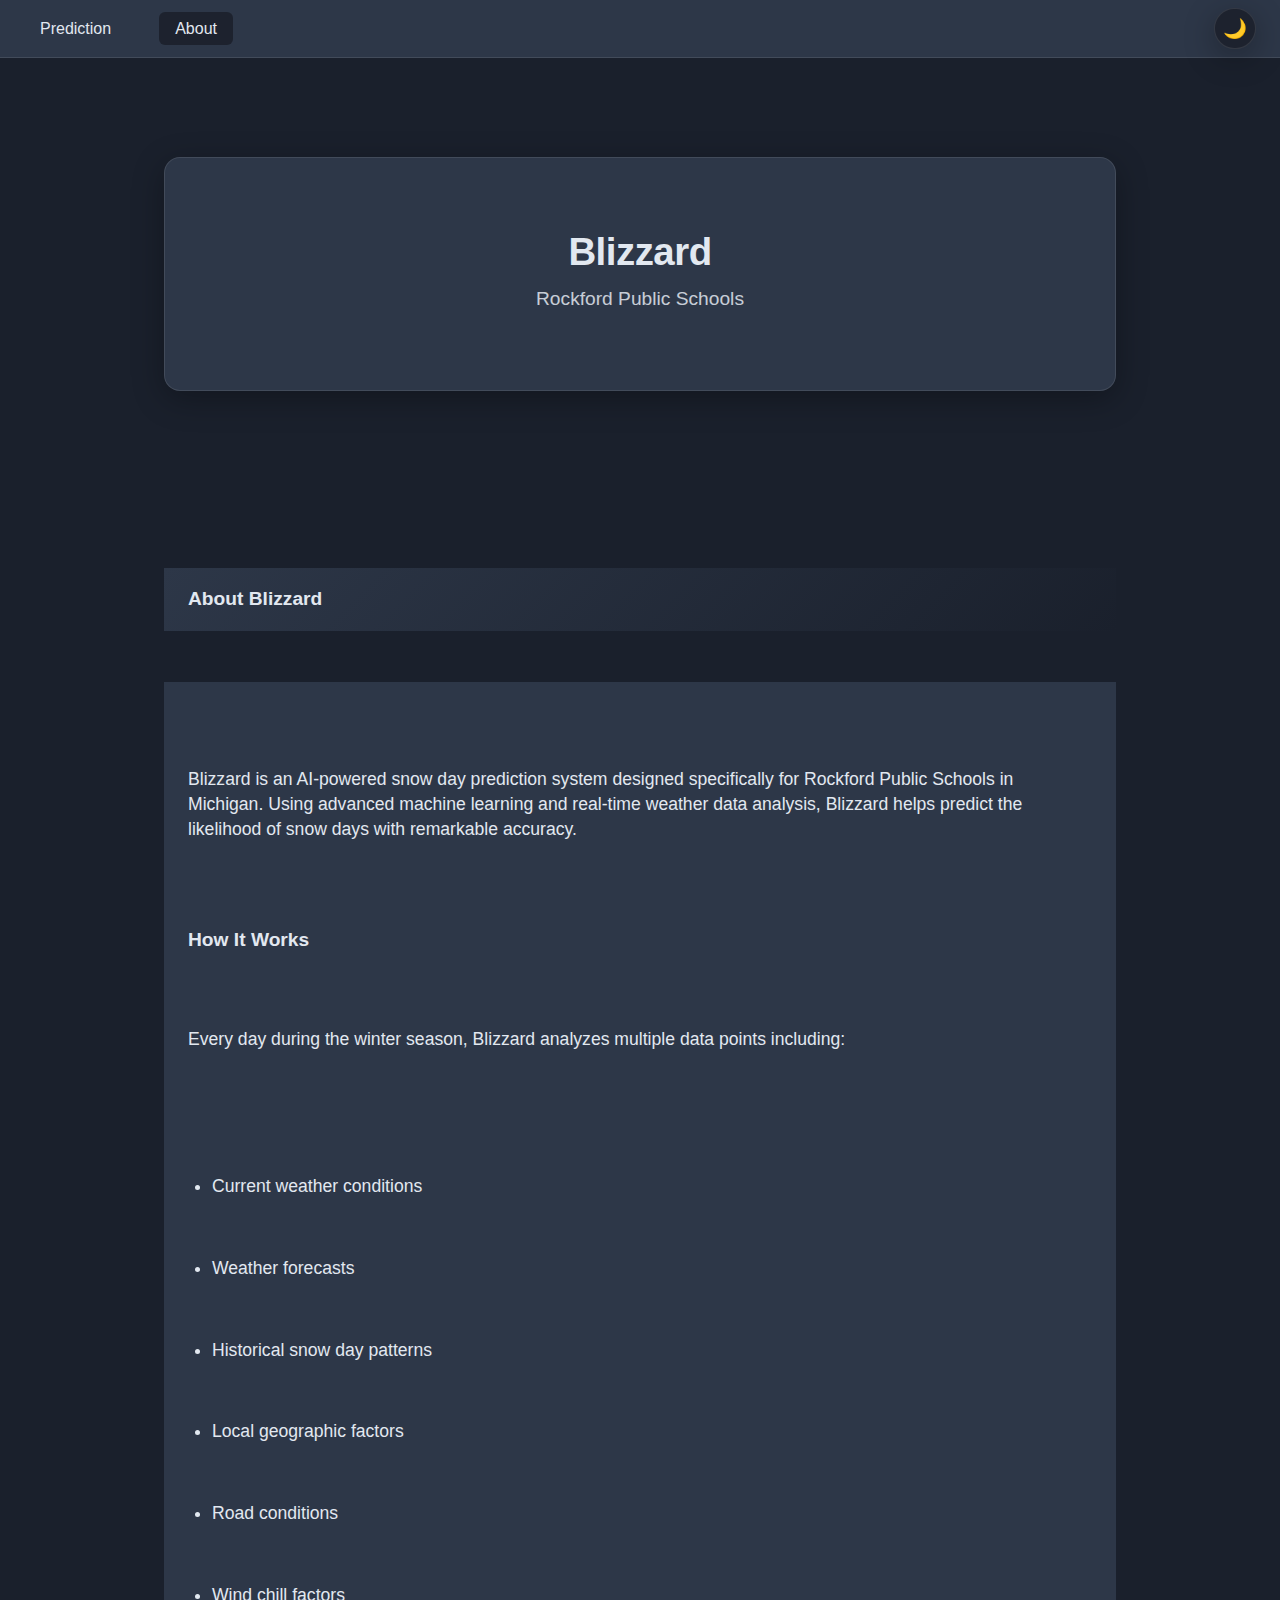
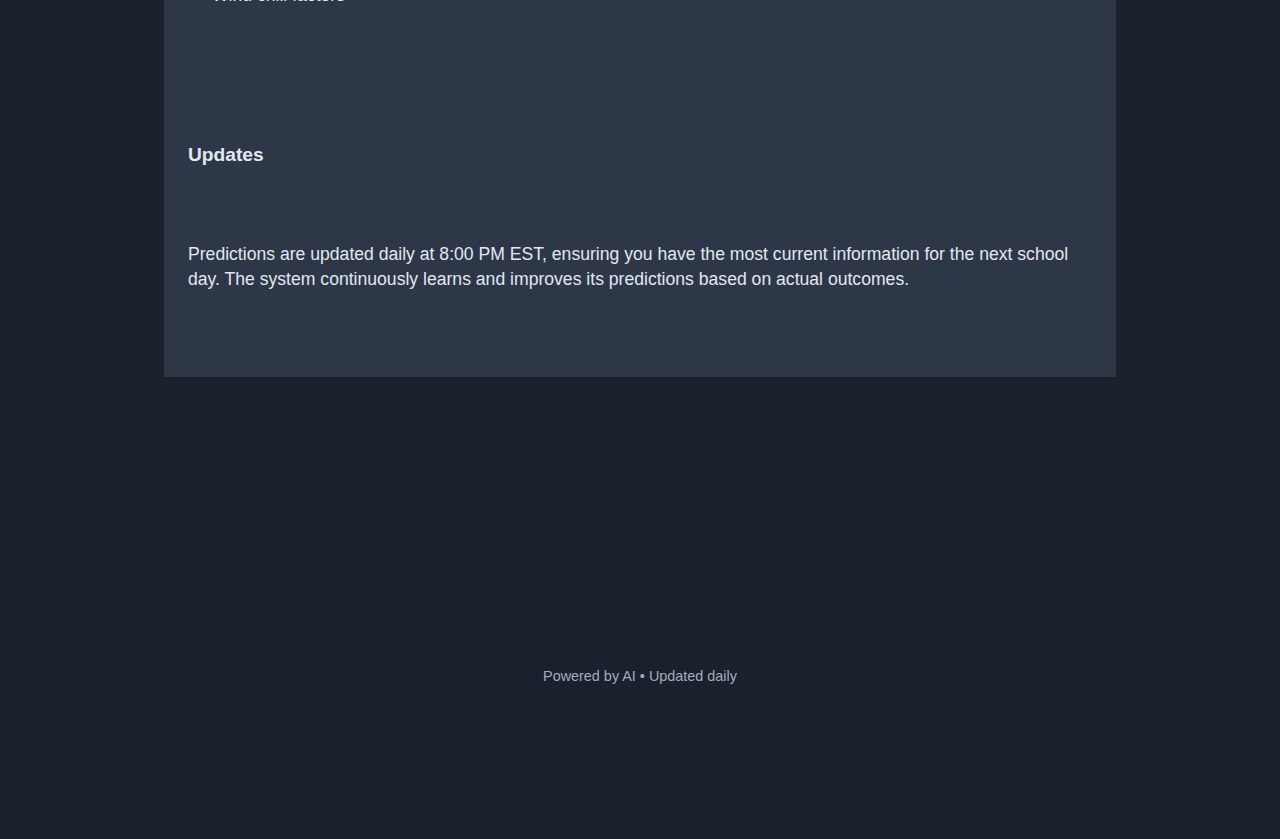
==== static/about.html @ 5b3e217b "Merge pull request #2 from StevenWangler/dev" ====
<!DOCTYPE html>
<html lang="en" data-theme="dark">
<head>
    <meta charset="UTF-8">
    <meta name="viewport" content="width=device-width, initial-scale=1.0, maximum-scale=1.0, user-scalable=no">
    <meta name="description" content="About Blizzard - Snow day predictions for Rockford Public Schools">
    <meta name="theme-color" content="#2c3e50">
    <meta property="og:title" content="About - Snow Day Predictor">
    <meta property="og:description" content="Learn about the Blizzard snow day prediction system for Rockford Public Schools">
    <meta property="og:type" content="website">
    
    <title>About | Blizzard</title>
    
    <link rel="icon" type="image/png" href="favicon.png">
    <link rel="preload" href="styles.css" as="style">
    <link rel="stylesheet" href="styles.css">
    <script src="script.js" defer></script>
</head>
<body>
    <nav class="navbar" role="navigation">
        <ul class="nav-links">
            <li><a href="index.html">Prediction</a></li>
            <li><a href="about.html" class="active">About</a></li>
        </ul>
        <button class="theme-toggle" aria-label="Toggle theme" title="Toggle light/dark mode">
            <span id="themeIcon">🌙</span>
        </button>
    </nav>
    <div class="container">
        <header role="banner" class="site-header">
            <div class="header-content">
                <h1>Blizzard</h1>
                <div class="header-meta">
                    <div class="subtitle">Rockford Public Schools</div>
                </div>
            </div>
        </header>
        <main role="main">
            <section class="about-panel" aria-labelledby="about-header">
                <h2 id="about-header" class="decision-header">About Blizzard</h2>
                <div class="decision-content">
                    <p>Blizzard is an AI-powered snow day prediction system designed specifically for Rockford Public Schools in Michigan. Using advanced machine learning and real-time weather data analysis, Blizzard helps predict the likelihood of snow days with remarkable accuracy.</p>
                    <h3>How It Works</h3>
                    <p>Every day during the winter season, Blizzard analyzes multiple data points including:</p>
                    <ul>
                        <li>Current weather conditions</li>
                        <li>Weather forecasts</li>
                        <li>Historical snow day patterns</li>
                        <li>Local geographic factors</li>
                        <li>Road conditions</li>
                        <li>Wind chill factors</li>
                    </ul>
                    <h3>Updates</h3>
                    <p>Predictions are updated daily at 8:00 PM EST, ensuring you have the most current information for the next school day. The system continuously learns and improves its predictions based on actual outcomes.</p>
                </div>
            </section>
        </main>

        <footer role="contentinfo">
            <p>Powered by AI • Updated daily</p>
        </footer>
    </div>
</body>
</html>
---- static/styles.css ----
:root {
    /* Light theme variables */
    --light-primary: #2c3e50;
    --light-secondary: #3498db;
    --light-accent: #e74c3c;
    --light-background: #f8fafc;
    --light-surface: #ffffff;
    --light-text: #2c3e50;
    --light-text-secondary: #64748b;
    --light-border: rgba(255, 255, 255, 0.5);
    --light-glass: rgba(255, 255, 255, 0.7);
    --light-glass-hover: rgba(255, 255, 255, 0.8);
    --light-shadow: 0 8px 32px rgba(0, 0, 0, 0.1);
    --light-gradient-start: #2c3e50;
    --light-gradient-end: #3498db;

    /* Dark theme variables */
    --dark-primary: #e2e8f0;
    --dark-secondary: #63b3ed;
    --dark-accent: #fc8181;
    --dark-background: #1a202c;
    --dark-surface: #2d3748;
    --dark-text: #e2e8f0;
    --dark-text-secondary: #a0aec0;
    --dark-border: rgba(255, 255, 255, 0.1);
    --dark-glass: rgba(23, 25, 35, 0.7);
    --dark-glass-hover: rgba(23, 25, 35, 0.8);
    --dark-shadow: 0 8px 32px rgba(0, 0, 0, 0.3);
    --dark-gradient-start: #2d3748;
    --dark-gradient-end: #1a202c;

    /* Default to dark theme */
    --primary-color: var(--dark-primary);
    --secondary-color: var(--dark-secondary);
    --accent-color: var(--dark-accent);
    --background-color: var(--dark-background);
    --surface-color: var(--dark-surface);
    --text-color: var(--dark-text);
    --text-secondary: var(--dark-text-secondary);
    --border-color: var(--dark-border);
    --glass-bg: var(--dark-glass);
    --glass-hover: var(--dark-glass-hover);
    --shadow: var(--dark-shadow);
    --gradient-start: var(--dark-gradient-start);
    --gradient-end: var(--dark-gradient-end);

    /* Other variables */
    --border-radius: 16px;
    --spacing: 24px;
    --transition: all 0.3s ease;
}

/* Light theme class */
:root[data-theme="light"] {
    --primary-color: var(--light-primary);
    --secondary-color: var(--light-secondary);
    --accent-color: var(--light-accent);
    --background-color: var(--light-background);
    --surface-color: var(--light-surface);
    --text-color: var(--light-text);
    --text-secondary: var(--light-text-secondary);
    --border-color: var(--light-border);
    --glass-bg: var(--light-glass);
    --glass-hover: var(--light-glass-hover);
    --shadow: var(--light-shadow);
    --gradient-start: var(--light-gradient-start);
    --gradient-end: var(--light-gradient-end);
}

/* Theme toggle styles */
.theme-toggle {
    position: static;
    background: var(--glass-bg);
    border: 1px solid var(--border-color);
    border-radius: 2rem;
    padding: 0.5rem;
    display: flex;
    align-items: center;
    gap: 0.5rem;
    cursor: pointer;
    backdrop-filter: blur(8px);
    box-shadow: var(--shadow);
    transition: var(--transition);
    margin-left: 1rem;
}

.theme-toggle:hover {
    background: var(--glass-hover);
}

.theme-toggle span {
    font-size: 1.2rem;
}

/* Rest of your existing styles, updated with new variables */
body {
    font-family: -apple-system, BlinkMacSystemFont, 'Segoe UI', Roboto, sans-serif;
    background: var(--background-color);
    color: var(--text-color);
    line-height: 1.6;
    -webkit-font-smoothing: antialiased;
    -moz-osx-font-smoothing: grayscale;
    min-height: 100vh;
    margin: 0;
    padding: 0;
    transition: var(--transition);
}

.container {
    width: 95%;
    max-width: 1000px;
    margin: 0.5rem auto;
    padding: var(--spacing);
}

header.site-header {
    text-align: center;
    margin-bottom: var(--spacing);
    padding: var(--spacing);
    background: var(--surface-color);
    border: 1px solid var(--border-color);
    border-radius: var(--border-radius);
    box-shadow: var(--shadow);
}

.header-content {
    max-width: 600px;
    margin: 0 auto;
    display: flex;
    flex-direction: column;
    gap: 0.75rem;
}

.header-content h1 {
    margin: 0;
    font-size: 2.4rem;
    font-weight: 700;
    letter-spacing: -0.5px;
    color: var(--primary-color);
    line-height: 1;
}

.header-meta {
    display: flex;
    flex-direction: column;
    align-items: center;
    gap: 0.5rem;
}

.subtitle {
    color: var(--text-color);
    font-size: 1.2rem;
    font-weight: 500;
    opacity: 0.85;
}

.last-updated {
    color: var(--text-secondary);
    font-size: 0.85rem;
    font-weight: 400;
    background: var(--background-color);
    padding: 0.35rem 0.75rem;
    border-radius: 6px;
    display: inline-flex;
    align-items: center;
    gap: 0.3rem;
    border: 1px solid var(--border-color);
}

.last-updated span {
    opacity: 0.8;
}

.decision-panel {
    background: var(--surface-color);
    border-radius: var(--border-radius);
    box-shadow: var(--shadow);
    margin-bottom: var(--spacing);
    border: 1px solid var(--border-color);
    width: 100%;
    box-sizing: border-box;
}

.decision-header {
    background: linear-gradient(135deg, var(--gradient-start), var(--gradient-end));
    color: var(--primary-color);
    padding: 1rem var(--spacing);
    font-weight: 600;
    font-size: 1.2rem;
    margin: 0;
}

.decision-content {
    padding: var(--spacing);
    background: var(--surface-color);
    color: var(--text-color);
    width: 100%;
    font-size: 1.1rem;
    line-height: 1.4;
    margin: 0;
    box-sizing: border-box;
}

/* Prediction text container */
.prediction {
    display: block;
    width: 100%;
    box-sizing: border-box;
}

/* Individual sections */
.prediction-section {
    display: block;
    width: 100%;
    box-sizing: border-box;
    margin-bottom: 1rem;
}

/* Text wrapping for all text elements */
.prediction,
.prediction-section,
.prediction div,
.prediction p {
    overflow-wrap: break-word;
    word-wrap: break-word;
    -ms-word-break: break-all;
    word-break: break-all;
    word-break: break-word;
    -ms-hyphens: auto;
    -moz-hyphens: auto;
    -webkit-hyphens: auto;
    hyphens: auto;
    white-space: pre-line;
    margin-bottom: 0.75rem;
}

/* Ensure all text stays within bounds */
* {
    max-width: 100%;
    box-sizing: border-box;
}

.message {
    background: var(--glass-bg);
    border-radius: var(--border-radius);
    padding: var(--spacing);
    margin-bottom: var(--spacing);
    border: 1px solid var(--border-color);
    width: 100%;
}

.message-header {
    color: var(--secondary-color);
    font-weight: 600;
    margin-bottom: 0.5rem;
    width: 100%;
    overflow-wrap: break-word;
}

.message-content {
    width: 100%;
}

.message-content pre,
.message-content code {
    white-space: pre-wrap !important;
    word-break: break-word !important;
    font-family: inherit !important;
    font-size: inherit !important;
    background: none !important;
    padding: 0 !important;
    margin: 0 !important;
    border: none !important;
    width: 100% !important;
    display: block !important;
}

footer {
    text-align: center;
    color: var(--text-secondary);
    margin-top: var(--spacing);
    font-size: 0.9rem;
}

.markdown-content {
    width: 100%;
    overflow-wrap: break-word;
    word-wrap: break-word;
    word-break: break-word;
    hyphens: auto;
}

.markdown-content p,
.markdown-content pre,
.markdown-content code {
    width: 100%;
    white-space: pre-wrap;
    overflow-wrap: break-word;
    word-wrap: break-word;
    word-break: break-word;
    hyphens: auto;
    margin: 0.5rem 0;
}

/* Force all text elements to wrap */
h1, h2, h3, h4, h5, h6, p, div, span, pre, code {
    max-width: 100%;
    white-space: pre-wrap;
    word-break: break-word;
    overflow-wrap: break-word;
}

/* Mobile optimizations */
@media (max-width: 768px) {
    :root {
        --spacing: 16px;
        --border-radius: 12px;
    }

    .container {
        width: 100%;
        padding: 0.5rem;
        margin: 0;
    }

    .theme-toggle {
        top: 0.5rem;
        right: 0.5rem;
    }

    header {
        border-radius: 0;
        margin: -0.5rem -0.5rem 1rem -0.5rem;
        padding: 1rem;
    }

    h1 {
        font-size: 1.5rem;
        margin: 0;
    }

    .decision-panel, .conversation-panel {
        border-radius: var(--border-radius);
        margin-bottom: 1rem;
    }

    .message {
        padding: 1rem;
    }
}

.prediction {
    display: block !important;
    width: 100% !important;
}

.prediction p,
.prediction pre {
    overflow-x: auto;
    white-space: pre-wrap;
    word-break: break-word;
    max-width: 100%;
}

.prediction:contains("BRIEF EXPLANATION:") {
    white-space: pre-wrap;
    word-break: break-word;
}

.prediction strong,
.prediction b {
    color: var(--accent-color);
    font-weight: 600;
}

/* Container layout fixes */
.container {
    width: 95%;
    max-width: 1000px;
    margin: 1rem auto;
    padding: var(--spacing);
}

main {
    width: 100%;
}

section {
    width: 100%;
    margin-bottom: var(--spacing);
}

/* Scrollbar styling */
.decision-content::-webkit-scrollbar {
    height: 8px;
}

.decision-content::-webkit-scrollbar-track {
    background: var(--surface-color);
    border-radius: var(--border-radius);
}

.decision-content::-webkit-scrollbar-thumb {
    background: var(--glass-bg);
    border-radius: var(--border-radius);
}

.decision-content::-webkit-scrollbar-thumb:hover {
    background: var(--glass-hover);
}

/* Firefox scrollbar */
.decision-content {
    scrollbar-width: thin;
    scrollbar-color: var(--glass-bg) var(--surface-color);
}

.prediction-section {
    margin-bottom: 1rem;
    white-space: pre-wrap;
    word-break: break-word;
    overflow-wrap: break-word;
}

.brief-explanation {
    white-space: pre-wrap;
    word-break: break-word;
    overflow-wrap: break-word;
}

.prediction {
    white-space: pre-wrap !important;
    word-break: break-word !important;
    overflow-wrap: break-word !important;
    font-family: inherit !important;
    font-size: inherit !important;
    background: none !important;
    padding: 0 !important;
    margin: 0 !important;
    border: none !important;
    display: block !important;
    line-height: 1.6 !important;
    width: 100% !important;
}

/* Navbar styles */
.navbar {
    background: var(--surface-color);
    border-bottom: 1px solid var(--border-color);
    padding: 0.5rem var(--spacing);
    margin-bottom: var(--spacing);
    display: flex;
    justify-content: space-between;
    align-items: center;
    position: sticky;
    top: 0;
    z-index: 100;
    backdrop-filter: blur(8px);
}

.nav-links {
    display: flex;
    gap: 2rem;
    list-style: none;
    margin: 0;
    padding: 0;
}

.nav-links a {
    color: var(--text-color);
    text-decoration: none;
    font-weight: 500;
    padding: 0.5rem 1rem;
    border-radius: 6px;
    transition: var(--transition);
}

.nav-links a:hover,
.nav-links a.active {
    background: var(--glass-bg);
}

@media (max-width: 768px) {
    .navbar {
        padding: 0.5rem;
    }
    
    .nav-links {
        gap: 1rem;
    }
    
    .nav-links a {
        padding: 0.35rem 0.75rem;
        font-size: 0.9rem;
    }

    .theme-toggle {
        padding: 0.35rem;
        margin-left: 0.5rem;
    }

    .theme-toggle span {
        font-size: 1rem;
    }
}

.about-panel .decision-content {
    padding: var(--spacing);
}

.about-panel .decision-content p {
    margin: 0.75rem 0;
}

.about-panel .decision-content h3 {
    margin: 1.5rem 0 0.75rem 0;
    color: var(--text-color);
    font-size: 1.2rem;
    font-weight: 600;
}

.about-panel .decision-content ul {
    margin: 0.5rem 0;
    padding-left: 1.5rem;
}

.about-panel .decision-content li {
    margin: 0.25rem 0;
}

.about-panel .decision-content h3:first-child {
    margin-top: 0;
}
---- static/styles.css ----
:root {
    /* Light theme variables */
    --light-primary: #2c3e50;
    --light-secondary: #3498db;
    --light-accent: #e74c3c;
    --light-background: #f8fafc;
    --light-surface: #ffffff;
    --light-text: #2c3e50;
    --light-text-secondary: #64748b;
    --light-border: rgba(255, 255, 255, 0.5);
    --light-glass: rgba(255, 255, 255, 0.7);
    --light-glass-hover: rgba(255, 255, 255, 0.8);
    --light-shadow: 0 8px 32px rgba(0, 0, 0, 0.1);
    --light-gradient-start: #2c3e50;
    --light-gradient-end: #3498db;

    /* Dark theme variables */
    --dark-primary: #e2e8f0;
    --dark-secondary: #63b3ed;
    --dark-accent: #fc8181;
    --dark-background: #1a202c;
    --dark-surface: #2d3748;
    --dark-text: #e2e8f0;
    --dark-text-secondary: #a0aec0;
    --dark-border: rgba(255, 255, 255, 0.1);
    --dark-glass: rgba(23, 25, 35, 0.7);
    --dark-glass-hover: rgba(23, 25, 35, 0.8);
    --dark-shadow: 0 8px 32px rgba(0, 0, 0, 0.3);
    --dark-gradient-start: #2d3748;
    --dark-gradient-end: #1a202c;

    /* Default to dark theme */
    --primary-color: var(--dark-primary);
    --secondary-color: var(--dark-secondary);
    --accent-color: var(--dark-accent);
    --background-color: var(--dark-background);
    --surface-color: var(--dark-surface);
    --text-color: var(--dark-text);
    --text-secondary: var(--dark-text-secondary);
    --border-color: var(--dark-border);
    --glass-bg: var(--dark-glass);
    --glass-hover: var(--dark-glass-hover);
    --shadow: var(--dark-shadow);
    --gradient-start: var(--dark-gradient-start);
    --gradient-end: var(--dark-gradient-end);

    /* Other variables */
    --border-radius: 16px;
    --spacing: 24px;
    --transition: all 0.3s ease;
}

/* Light theme class */
:root[data-theme="light"] {
    --primary-color: var(--light-primary);
    --secondary-color: var(--light-secondary);
    --accent-color: var(--light-accent);
    --background-color: var(--light-background);
    --surface-color: var(--light-surface);
    --text-color: var(--light-text);
    --text-secondary: var(--light-text-secondary);
    --border-color: var(--light-border);
    --glass-bg: var(--light-glass);
    --glass-hover: var(--light-glass-hover);
    --shadow: var(--light-shadow);
    --gradient-start: var(--light-gradient-start);
    --gradient-end: var(--light-gradient-end);
}

/* Theme toggle styles */
.theme-toggle {
    position: static;
    background: var(--glass-bg);
    border: 1px solid var(--border-color);
    border-radius: 2rem;
    padding: 0.5rem;
    display: flex;
    align-items: center;
    gap: 0.5rem;
    cursor: pointer;
    backdrop-filter: blur(8px);
    box-shadow: var(--shadow);
    transition: var(--transition);
    margin-left: 1rem;
}

.theme-toggle:hover {
    background: var(--glass-hover);
}

.theme-toggle span {
    font-size: 1.2rem;
}

/* Rest of your existing styles, updated with new variables */
body {
    font-family: -apple-system, BlinkMacSystemFont, 'Segoe UI', Roboto, sans-serif;
    background: var(--background-color);
    color: var(--text-color);
    line-height: 1.6;
    -webkit-font-smoothing: antialiased;
    -moz-osx-font-smoothing: grayscale;
    min-height: 100vh;
    margin: 0;
    padding: 0;
    transition: var(--transition);
}

.container {
    width: 95%;
    max-width: 1000px;
    margin: 0.5rem auto;
    padding: var(--spacing);
}

header.site-header {
    text-align: center;
    margin-bottom: var(--spacing);
    padding: var(--spacing);
    background: var(--surface-color);
    border: 1px solid var(--border-color);
    border-radius: var(--border-radius);
    box-shadow: var(--shadow);
}

.header-content {
    max-width: 600px;
    margin: 0 auto;
    display: flex;
    flex-direction: column;
    gap: 0.75rem;
}

.header-content h1 {
    margin: 0;
    font-size: 2.4rem;
    font-weight: 700;
    letter-spacing: -0.5px;
    color: var(--primary-color);
    line-height: 1;
}

.header-meta {
    display: flex;
    flex-direction: column;
    align-items: center;
    gap: 0.5rem;
}

.subtitle {
    color: var(--text-color);
    font-size: 1.2rem;
    font-weight: 500;
    opacity: 0.85;
}

.last-updated {
    color: var(--text-secondary);
    font-size: 0.85rem;
    font-weight: 400;
    background: var(--background-color);
    padding: 0.35rem 0.75rem;
    border-radius: 6px;
    display: inline-flex;
    align-items: center;
    gap: 0.3rem;
    border: 1px solid var(--border-color);
}

.last-updated span {
    opacity: 0.8;
}

.decision-panel {
    background: var(--surface-color);
    border-radius: var(--border-radius);
    box-shadow: var(--shadow);
    margin-bottom: var(--spacing);
    border: 1px solid var(--border-color);
    width: 100%;
    box-sizing: border-box;
}

.decision-header {
    background: linear-gradient(135deg, var(--gradient-start), var(--gradient-end));
    color: var(--primary-color);
    padding: 1rem var(--spacing);
    font-weight: 600;
    font-size: 1.2rem;
    margin: 0;
}

.decision-content {
    padding: var(--spacing);
    background: var(--surface-color);
    color: var(--text-color);
    width: 100%;
    font-size: 1.1rem;
    line-height: 1.4;
    margin: 0;
    box-sizing: border-box;
}

/* Prediction text container */
.prediction {
    display: block;
    width: 100%;
    box-sizing: border-box;
}

/* Individual sections */
.prediction-section {
    display: block;
    width: 100%;
    box-sizing: border-box;
    margin-bottom: 1rem;
}

/* Text wrapping for all text elements */
.prediction,
.prediction-section,
.prediction div,
.prediction p {
    overflow-wrap: break-word;
    word-wrap: break-word;
    -ms-word-break: break-all;
    word-break: break-all;
    word-break: break-word;
    -ms-hyphens: auto;
    -moz-hyphens: auto;
    -webkit-hyphens: auto;
    hyphens: auto;
    white-space: pre-line;
    margin-bottom: 0.75rem;
}

/* Ensure all text stays within bounds */
* {
    max-width: 100%;
    box-sizing: border-box;
}

.message {
    background: var(--glass-bg);
    border-radius: var(--border-radius);
    padding: var(--spacing);
    margin-bottom: var(--spacing);
    border: 1px solid var(--border-color);
    width: 100%;
}

.message-header {
    color: var(--secondary-color);
    font-weight: 600;
    margin-bottom: 0.5rem;
    width: 100%;
    overflow-wrap: break-word;
}

.message-content {
    width: 100%;
}

.message-content pre,
.message-content code {
    white-space: pre-wrap !important;
    word-break: break-word !important;
    font-family: inherit !important;
    font-size: inherit !important;
    background: none !important;
    padding: 0 !important;
    margin: 0 !important;
    border: none !important;
    width: 100% !important;
    display: block !important;
}

footer {
    text-align: center;
    color: var(--text-secondary);
    margin-top: var(--spacing);
    font-size: 0.9rem;
}

.markdown-content {
    width: 100%;
    overflow-wrap: break-word;
    word-wrap: break-word;
    word-break: break-word;
    hyphens: auto;
}

.markdown-content p,
.markdown-content pre,
.markdown-content code {
    width: 100%;
    white-space: pre-wrap;
    overflow-wrap: break-word;
    word-wrap: break-word;
    word-break: break-word;
    hyphens: auto;
    margin: 0.5rem 0;
}

/* Force all text elements to wrap */
h1, h2, h3, h4, h5, h6, p, div, span, pre, code {
    max-width: 100%;
    white-space: pre-wrap;
    word-break: break-word;
    overflow-wrap: break-word;
}

/* Mobile optimizations */
@media (max-width: 768px) {
    :root {
        --spacing: 16px;
        --border-radius: 12px;
    }

    .container {
        width: 100%;
        padding: 0.5rem;
        margin: 0;
    }

    .theme-toggle {
        top: 0.5rem;
        right: 0.5rem;
    }

    header {
        border-radius: 0;
        margin: -0.5rem -0.5rem 1rem -0.5rem;
        padding: 1rem;
    }

    h1 {
        font-size: 1.5rem;
        margin: 0;
    }

    .decision-panel, .conversation-panel {
        border-radius: var(--border-radius);
        margin-bottom: 1rem;
    }

    .message {
        padding: 1rem;
    }
}

.prediction {
    display: block !important;
    width: 100% !important;
}

.prediction p,
.prediction pre {
    overflow-x: auto;
    white-space: pre-wrap;
    word-break: break-word;
    max-width: 100%;
}

.prediction:contains("BRIEF EXPLANATION:") {
    white-space: pre-wrap;
    word-break: break-word;
}

.prediction strong,
.prediction b {
    color: var(--accent-color);
    font-weight: 600;
}

/* Container layout fixes */
.container {
    width: 95%;
    max-width: 1000px;
    margin: 1rem auto;
    padding: var(--spacing);
}

main {
    width: 100%;
}

section {
    width: 100%;
    margin-bottom: var(--spacing);
}

/* Scrollbar styling */
.decision-content::-webkit-scrollbar {
    height: 8px;
}

.decision-content::-webkit-scrollbar-track {
    background: var(--surface-color);
    border-radius: var(--border-radius);
}

.decision-content::-webkit-scrollbar-thumb {
    background: var(--glass-bg);
    border-radius: var(--border-radius);
}

.decision-content::-webkit-scrollbar-thumb:hover {
    background: var(--glass-hover);
}

/* Firefox scrollbar */
.decision-content {
    scrollbar-width: thin;
    scrollbar-color: var(--glass-bg) var(--surface-color);
}

.prediction-section {
    margin-bottom: 1rem;
    white-space: pre-wrap;
    word-break: break-word;
    overflow-wrap: break-word;
}

.brief-explanation {
    white-space: pre-wrap;
    word-break: break-word;
    overflow-wrap: break-word;
}

.prediction {
    white-space: pre-wrap !important;
    word-break: break-word !important;
    overflow-wrap: break-word !important;
    font-family: inherit !important;
    font-size: inherit !important;
    background: none !important;
    padding: 0 !important;
    margin: 0 !important;
    border: none !important;
    display: block !important;
    line-height: 1.6 !important;
    width: 100% !important;
}

/* Navbar styles */
.navbar {
    background: var(--surface-color);
    border-bottom: 1px solid var(--border-color);
    padding: 0.5rem var(--spacing);
    margin-bottom: var(--spacing);
    display: flex;
    justify-content: space-between;
    align-items: center;
    position: sticky;
    top: 0;
    z-index: 100;
    backdrop-filter: blur(8px);
}

.nav-links {
    display: flex;
    gap: 2rem;
    list-style: none;
    margin: 0;
    padding: 0;
}

.nav-links a {
    color: var(--text-color);
    text-decoration: none;
    font-weight: 500;
    padding: 0.5rem 1rem;
    border-radius: 6px;
    transition: var(--transition);
}

.nav-links a:hover,
.nav-links a.active {
    background: var(--glass-bg);
}

@media (max-width: 768px) {
    .navbar {
        padding: 0.5rem;
    }
    
    .nav-links {
        gap: 1rem;
    }
    
    .nav-links a {
        padding: 0.35rem 0.75rem;
        font-size: 0.9rem;
    }

    .theme-toggle {
        padding: 0.35rem;
        margin-left: 0.5rem;
    }

    .theme-toggle span {
        font-size: 1rem;
    }
}

.about-panel .decision-content {
    padding: var(--spacing);
}

.about-panel .decision-content p {
    margin: 0.75rem 0;
}

.about-panel .decision-content h3 {
    margin: 1.5rem 0 0.75rem 0;
    color: var(--text-color);
    font-size: 1.2rem;
    font-weight: 600;
}

.about-panel .decision-content ul {
    margin: 0.5rem 0;
    padding-left: 1.5rem;
}

.about-panel .decision-content li {
    margin: 0.25rem 0;
}

.about-panel .decision-content h3:first-child {
    margin-top: 0;
}
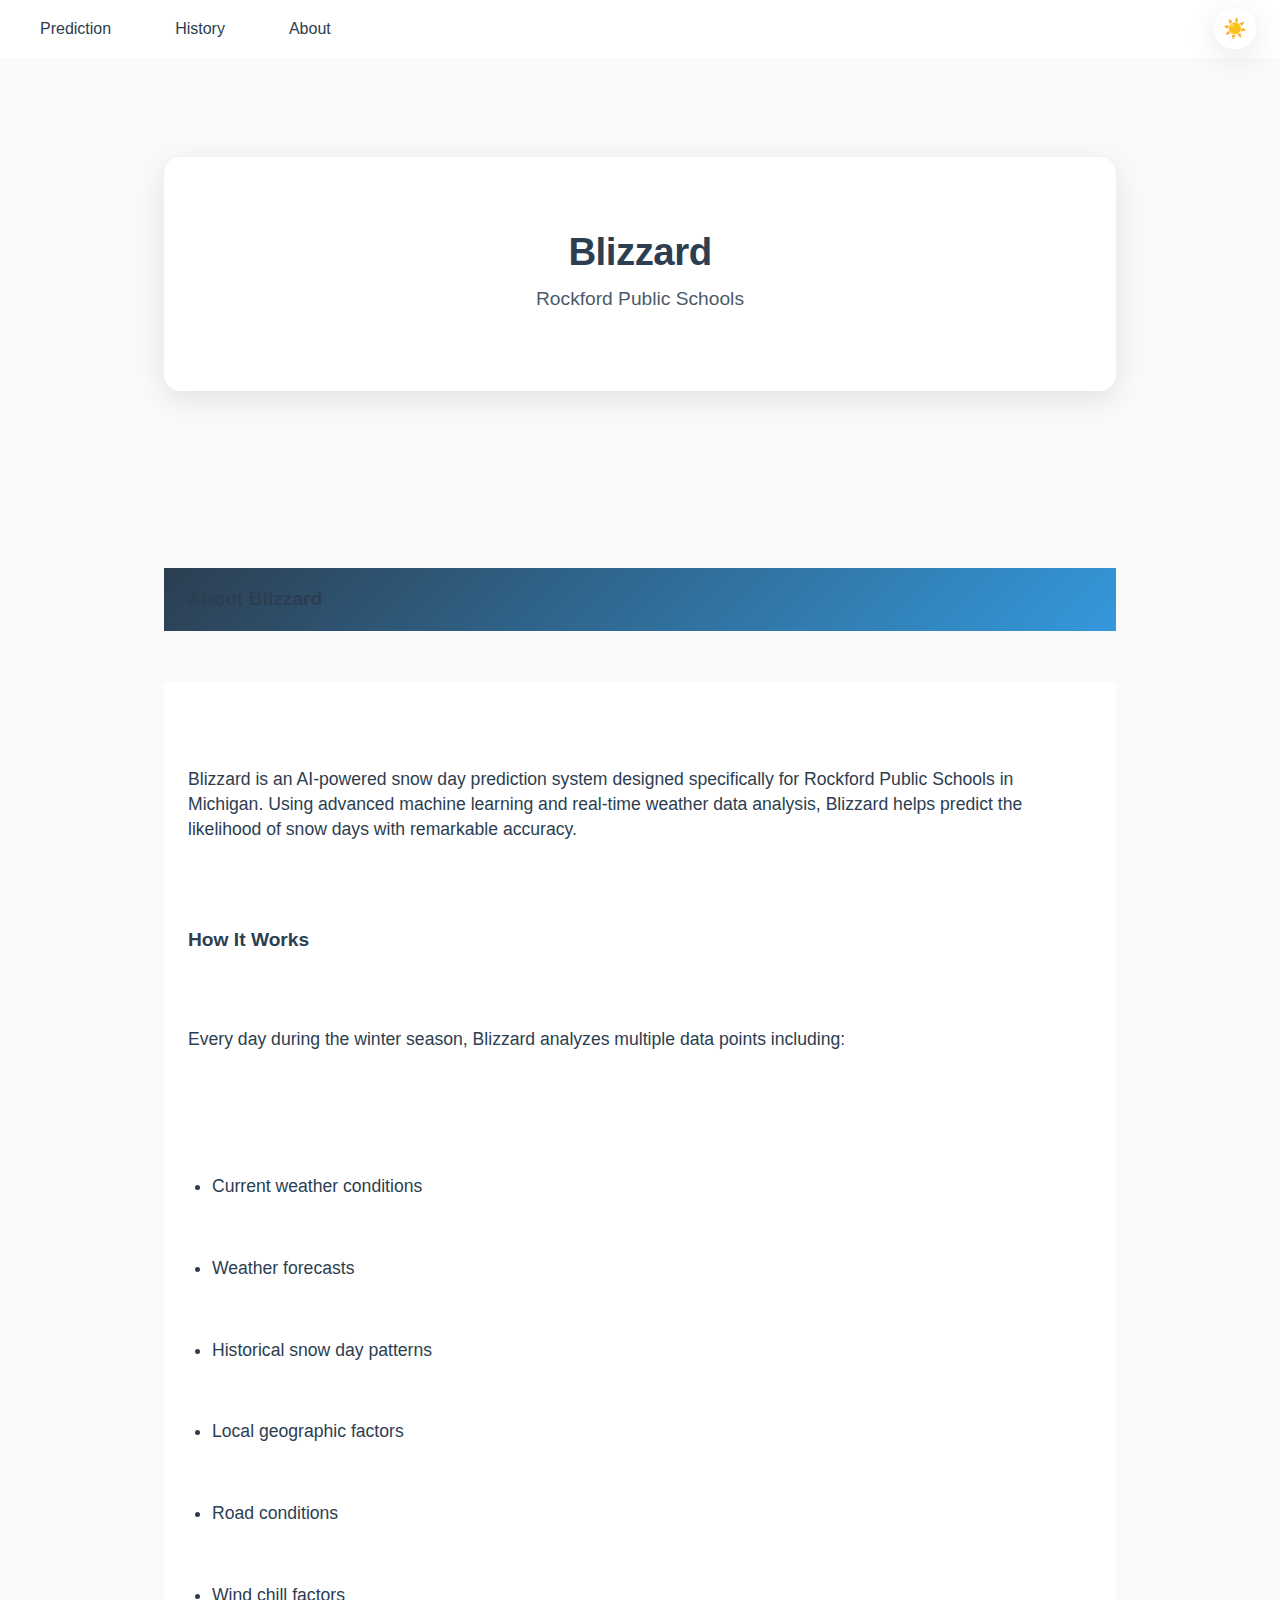
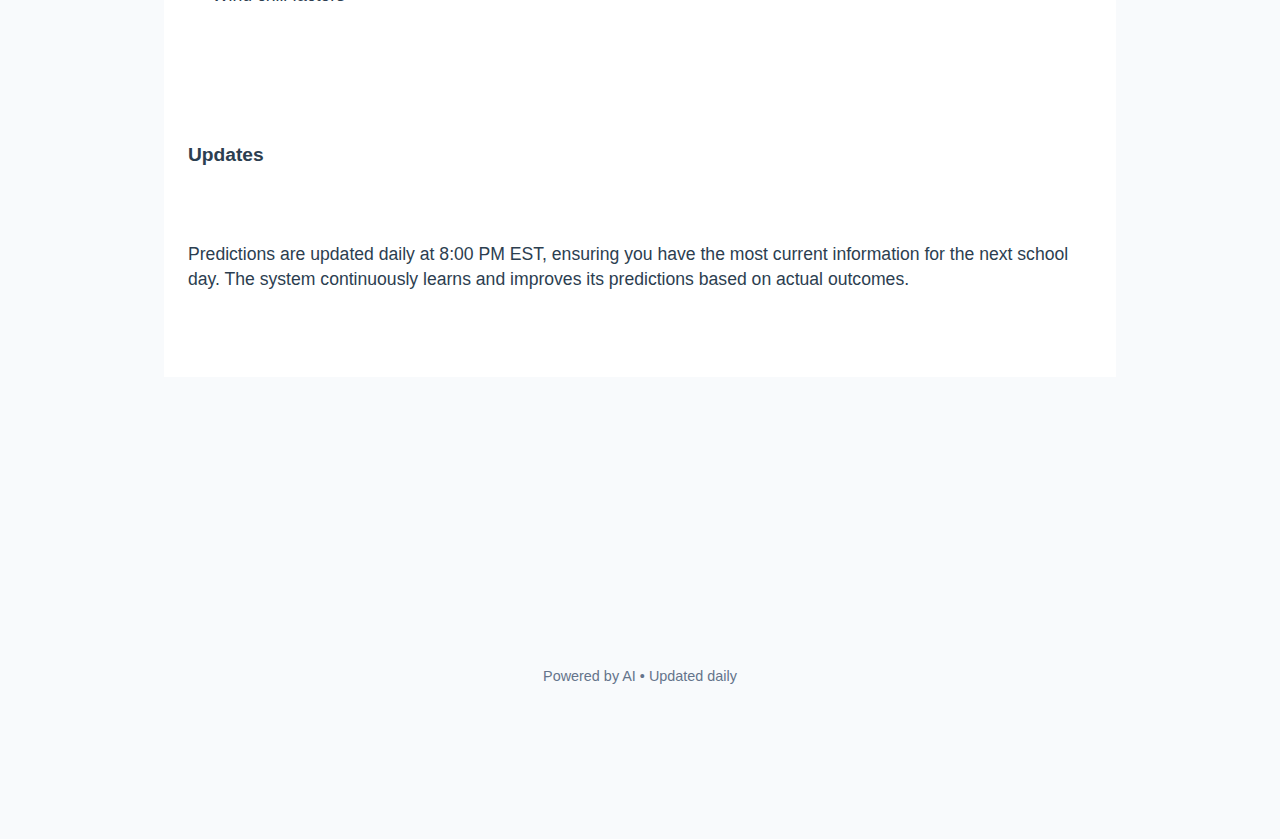
==== commit 1f80e4cf: "Refactor environment management and enhance prediction history tracking" ====
--- a/static/about.html
+++ b/static/about.html
@@ -14,12 +14,14 @@
     <link rel="icon" type="image/png" href="favicon.png">
     <link rel="preload" href="styles.css" as="style">
     <link rel="stylesheet" href="styles.css">
+    <script src="theme.js" defer></script>
     <script src="script.js" defer></script>
 </head>
 <body>
     <nav class="navbar" role="navigation">
         <ul class="nav-links">
             <li><a href="index.html">Prediction</a></li>
+            <li><a href="history.html">History</a></li>
             <li><a href="about.html" class="active">About</a></li>
         </ul>
         <button class="theme-toggle" aria-label="Toggle theme" title="Toggle light/dark mode">
--- a/static/styles.css
+++ b/static/styles.css
@@ -530,4 +530,158 @@
 
 .about-panel .decision-content h3:first-child {
     margin-top: 0;
+}
+
+/* History Table Styles */
+.history-panel {
+    background: var(--surface-color);
+    border-radius: 12px;
+    padding: 1.5rem;
+    margin: 1rem 0;
+    box-shadow: var(--shadow);
+}
+
+.table-container {
+    overflow-x: auto;
+    margin: 1rem 0;
+    border-radius: 8px;
+    background: var(--background-color);
+}
+
+.history-table {
+    width: 100%;
+    border-collapse: separate;
+    border-spacing: 0;
+    text-align: left;
+}
+
+.history-table th,
+.history-table td {
+    padding: 1rem;
+    border-bottom: 1px solid var(--border-color);
+}
+
+.history-table th {
+    font-weight: 600;
+    background: var(--surface-color);
+    position: sticky;
+    top: 0;
+    z-index: 1;
+}
+
+.history-table th:first-child {
+    border-top-left-radius: 8px;
+}
+
+.history-table th:last-child {
+    border-top-right-radius: 8px;
+}
+
+.history-table tr:last-child td {
+    border-bottom: none;
+}
+
+.history-table tr:hover {
+    background: var(--surface-color-hover);
+}
+
+.history-table td:nth-child(2),
+.history-table td:nth-child(3) {
+    font-weight: 500;
+}
+
+/* Style for prediction status */
+.history-table td:nth-child(2) {
+    color: var(--accent-color);
+}
+
+/* Style for actual outcome */
+.history-table td:nth-child(3) {
+    color: var(--text-color);
+}
+
+.history-table td:nth-child(3):contains('Pending') {
+    color: var(--text-color-muted);
+    font-style: italic;
+}
+
+.details-button {
+    background: var(--accent-color);
+    color: var(--text-on-accent);
+    border: none;
+    padding: 0.5rem 1rem;
+    border-radius: 6px;
+    cursor: pointer;
+    font-size: 0.9rem;
+    transition: background-color 0.2s ease;
+    width: 100%;
+    max-width: 120px;
+}
+
+.details-button:hover {
+    background: var(--accent-color-hover);
+}
+
+/* Responsive adjustments */
+@media (max-width: 768px) {
+    .history-table th,
+    .history-table td {
+        padding: 0.75rem;
+    }
+    
+    .details-button {
+        padding: 0.4rem 0.8rem;
+        font-size: 0.85rem;
+    }
+}
+
+/* Empty state and error messages */
+.history-table .empty-message,
+.history-table .error-message {
+    text-align: center;
+    color: var(--text-color-muted);
+    font-style: italic;
+    padding: 2rem !important;
+}
+
+.history-table .error-message {
+    color: var(--error-color, #dc3545);
+}
+
+/* Stats panel styles */
+.stats-panel {
+    margin-bottom: 2rem;
+}
+
+.stats-container {
+    background: var(--surface-color);
+    border-radius: var(--border-radius);
+    padding: var(--spacing);
+    border: 1px solid var(--border-color);
+}
+
+.stats-grid {
+    display: grid;
+    grid-template-columns: repeat(auto-fit, minmax(200px, 1fr));
+    gap: 1rem;
+}
+
+.stat-card {
+    background: var(--glass-bg);
+    padding: 1rem;
+    border-radius: var(--border-radius);
+    text-align: center;
+    border: 1px solid var(--border-color);
+}
+
+.stat-card h3 {
+    margin: 0 0 0.5rem 0;
+    font-size: 1rem;
+    color: var(--text-color-muted);
+}
+
+.stat-card div {
+    font-size: 1.5rem;
+    font-weight: 600;
+    color: var(--accent-color);
 } --- a/static/styles.css
+++ b/static/styles.css
@@ -530,4 +530,158 @@
 
 .about-panel .decision-content h3:first-child {
     margin-top: 0;
+}
+
+/* History Table Styles */
+.history-panel {
+    background: var(--surface-color);
+    border-radius: 12px;
+    padding: 1.5rem;
+    margin: 1rem 0;
+    box-shadow: var(--shadow);
+}
+
+.table-container {
+    overflow-x: auto;
+    margin: 1rem 0;
+    border-radius: 8px;
+    background: var(--background-color);
+}
+
+.history-table {
+    width: 100%;
+    border-collapse: separate;
+    border-spacing: 0;
+    text-align: left;
+}
+
+.history-table th,
+.history-table td {
+    padding: 1rem;
+    border-bottom: 1px solid var(--border-color);
+}
+
+.history-table th {
+    font-weight: 600;
+    background: var(--surface-color);
+    position: sticky;
+    top: 0;
+    z-index: 1;
+}
+
+.history-table th:first-child {
+    border-top-left-radius: 8px;
+}
+
+.history-table th:last-child {
+    border-top-right-radius: 8px;
+}
+
+.history-table tr:last-child td {
+    border-bottom: none;
+}
+
+.history-table tr:hover {
+    background: var(--surface-color-hover);
+}
+
+.history-table td:nth-child(2),
+.history-table td:nth-child(3) {
+    font-weight: 500;
+}
+
+/* Style for prediction status */
+.history-table td:nth-child(2) {
+    color: var(--accent-color);
+}
+
+/* Style for actual outcome */
+.history-table td:nth-child(3) {
+    color: var(--text-color);
+}
+
+.history-table td:nth-child(3):contains('Pending') {
+    color: var(--text-color-muted);
+    font-style: italic;
+}
+
+.details-button {
+    background: var(--accent-color);
+    color: var(--text-on-accent);
+    border: none;
+    padding: 0.5rem 1rem;
+    border-radius: 6px;
+    cursor: pointer;
+    font-size: 0.9rem;
+    transition: background-color 0.2s ease;
+    width: 100%;
+    max-width: 120px;
+}
+
+.details-button:hover {
+    background: var(--accent-color-hover);
+}
+
+/* Responsive adjustments */
+@media (max-width: 768px) {
+    .history-table th,
+    .history-table td {
+        padding: 0.75rem;
+    }
+    
+    .details-button {
+        padding: 0.4rem 0.8rem;
+        font-size: 0.85rem;
+    }
+}
+
+/* Empty state and error messages */
+.history-table .empty-message,
+.history-table .error-message {
+    text-align: center;
+    color: var(--text-color-muted);
+    font-style: italic;
+    padding: 2rem !important;
+}
+
+.history-table .error-message {
+    color: var(--error-color, #dc3545);
+}
+
+/* Stats panel styles */
+.stats-panel {
+    margin-bottom: 2rem;
+}
+
+.stats-container {
+    background: var(--surface-color);
+    border-radius: var(--border-radius);
+    padding: var(--spacing);
+    border: 1px solid var(--border-color);
+}
+
+.stats-grid {
+    display: grid;
+    grid-template-columns: repeat(auto-fit, minmax(200px, 1fr));
+    gap: 1rem;
+}
+
+.stat-card {
+    background: var(--glass-bg);
+    padding: 1rem;
+    border-radius: var(--border-radius);
+    text-align: center;
+    border: 1px solid var(--border-color);
+}
+
+.stat-card h3 {
+    margin: 0 0 0.5rem 0;
+    font-size: 1rem;
+    color: var(--text-color-muted);
+}
+
+.stat-card div {
+    font-size: 1.5rem;
+    font-weight: 600;
+    color: var(--accent-color);
 } 